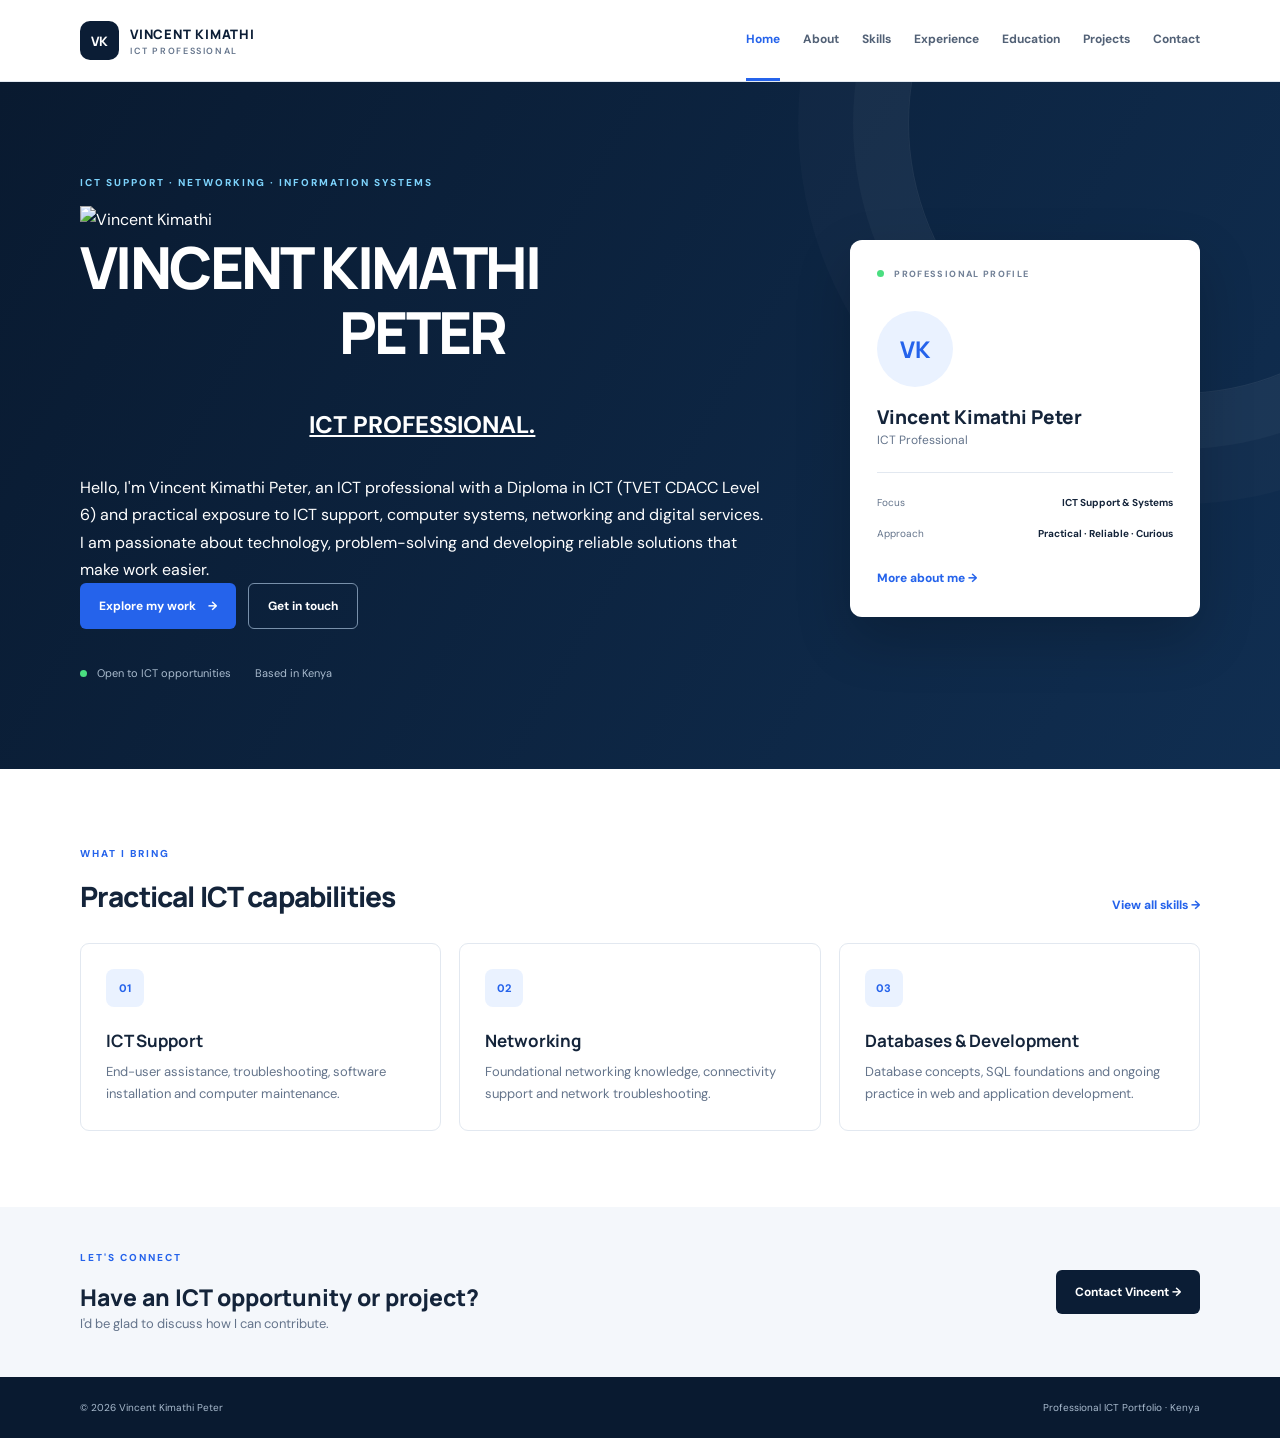
==== index.html @ 4ce7feb8 "Add hero image and update introduction text Added a hero image and updated the introduction section." ====
<!DOCTYPE html>
<html lang="en">
<head>
  <meta charset="UTF-8">
    <meta name="viewport" content="width=device-width, initial-scale=1.0">
  <meta name="google-site-verification" content="IMvXhzjy0A6ZSiQS0dAY2D_ZX32ypA6BeI46udhNDhQ">
  <meta name="description" content="Vincent Kimathi Peter — ICT professional portfolio.">
  <title>Vincent Kimathi Peter | ICT Professional</title><link rel="stylesheet" href="style.css">
</head>
<body>
<header class="site-header"><div class="container nav-wrap">
  <a class="brand" href="index.html"><span class="brand-mark">VK</span><span>VINCENT KIMATHI<small>ICT PROFESSIONAL</small></span></a>
  <button class="menu-toggle" aria-label="Open navigation" aria-expanded="false">☰</button>
  <nav class="nav"><a class="active" href="index.html">Home</a><a href="about.html">About</a><a href="skills.html">Skills</a><a href="experience.html">Experience</a><a href="education.html">Education</a><a href="projects.html">Projects</a><a href="contact.html">Contact</a></nav>
</div></header>
<main>
<section class="hero"><div class="container hero-grid">
  <div class="hero-copy"><p class="eyebrow">ICT SUPPORT · NETWORKING · INFORMATION SYSTEMS</p>

    <div class="hero-image">
    <img src="assets/images/Vinnie -removepg-previw.png"
         alt="Vincent Kimathi">
    </div>
    <h1>VINCENT KIMATHI <center>PETER</center></h1><h1><h2><br><span><u><center>ICT PROFESSIONAL.</center></u></span></h2>
    <p class="lead">
      <p>Hello, I'm Vincent Kimathi Peter, an ICT professional with a Diploma in ICT (TVET CDACC Level 6) and practical exposure to ICT support, computer systems, networking and digital services.
I am passionate about technology, problem-solving and developing reliable solutions that make work easier.</p></p>
    <div class="actions"><a class="btn btn-primary" href="projects.html">Explore my work <span>→</span></a><a class="btn btn-outline" href="contact.html">Get in touch</a></div>
    <div class="hero-meta"><span><i></i> Open to ICT opportunities</span><span>Based in Kenya</span></div>
  </div>
  <aside class="hero-card"><div class="card-top"><span class="status-dot"></span> PROFESSIONAL PROFILE</div><div class="monogram">VK</div><h2>Vincent Kimathi Peter</h2><p>ICT Professional</p><div class="card-rule"></div><div class="mini-stat"><span>Focus</span><b>ICT Support & Systems</b></div><div class="mini-stat"><span>Approach</span><b>Practical · Reliable · Curious</b></div><a class="text-link" href="about.html">More about me →</a></aside>
</div></section>
<section class="section"><div class="container"><div class="section-heading"><div><p class="eyebrow">WHAT I BRING</p><h2>Practical ICT capabilities</h2></div><a class="text-link" href="skills.html">View all skills →</a></div>
<div class="feature-grid"><article class="feature"><div class="feature-icon">01</div><h3>ICT Support</h3><p>End-user assistance, troubleshooting, software installation and computer maintenance.</p></article><article class="feature"><div class="feature-icon">02</div><h3>Networking</h3><p>Foundational networking knowledge, connectivity support and network troubleshooting.</p></article><article class="feature"><div class="feature-icon">03</div><h3>Databases & Development</h3><p>Database concepts, SQL foundations and ongoing practice in web and application development.</p></article></div></div></section>
<section class="cta-band"><div class="container cta-inner"><div><p class="eyebrow">LET'S CONNECT</p><h2>Have an ICT opportunity or project?</h2><p>I'd be glad to discuss how I can contribute.</p></div><a class="btn btn-light" href="contact.html">Contact Vincent →</a></div></section>
</main>
<footer class="footer"><div class="container footer-inner"><span>© <span data-year></span> Vincent Kimathi Peter</span><span>Professional ICT Portfolio · Kenya</span></div></footer>
<script src="main.js"></script></body></html>
---- style.css ----
@import url('https://fonts.googleapis.com/css2?family=DM+Sans:wght@400;500;600;700&family=Manrope:wght@400;500;600;700;800&display=swap');
:root{--navy:#0b1d35;--navy2:#102b4d;--blue:#2563eb;--cyan:#38bdf8;--ink:#14243a;--muted:#64748b;--line:#e2e8f0;--pale:#f4f7fb;--white:#fff}
*{box-sizing:border-box;margin:0;padding:0}html{scroll-behavior:smooth}body{font-family:'DM Sans',Arial,sans-serif;color:var(--ink);background:#fff;line-height:1.7}a{text-decoration:none;color:inherit}.container{width:min(1120px,calc(100% - 44px));margin:auto}
.site-header{height:auto;min-height:78px;background:#fff;border-bottom:1px solid var(--line);position:sticky;top:0;z-index:20}.nav-wrap{min-height:78px;display:flex;align-items:center;justify-content:space-between;gap:24px}.brand{display:flex;align-items:center;gap:11px;font:800 13px Manrope,sans-serif;letter-spacing:.06em;color:var(--navy)}.brand-mark{width:39px;height:39px;display:grid;place-items:center;border-radius:10px;background:var(--navy);color:#fff;font-size:13px;letter-spacing:0}.brand small{display:block;font:600 9px 'DM Sans';letter-spacing:.18em;color:var(--muted);margin-top:2px}.nav{display:flex;align-items:center;gap:23px}.nav a{font-size:12px;font-weight:700;color:#526176;padding:29px 0;border-bottom:3px solid transparent}.nav a:hover,.nav a.active{color:var(--blue);border-color:var(--blue)}.menu-toggle{display:none;border:0;background:var(--pale);padding:9px 12px;border-radius:8px;font-size:20px;color:var(--navy)}
.hero{background:linear-gradient(120deg,#091a30,#102e51);color:#fff;padding:92px 0 86px;overflow:hidden;position:relative}.hero:after{content:"";position:absolute;width:540px;height:540px;border:1px solid #ffffff14;border-radius:50%;right:-170px;top:-230px;box-shadow:0 0 0 55px #ffffff08,0 0 0 110px #ffffff05}.hero-grid{display:grid;grid-template-columns:1.5fr .8fr;gap:70px;align-items:center;position:relative;z-index:1}.eyebrow{font-size:10px;font-weight:800;letter-spacing:.2em;color:var(--blue);margin-bottom:15px}.hero .eyebrow{color:#7dd3fc}.hero h1,.page-hero h1{font:800 clamp(38px,5vw,58px)/1.13 Manrope,sans-serif;letter-spacing:-.045em}.hero h1 span{color:#7dd3fc}.lead{max-width:650px;color:#c6d3e2;font-size:16px;margin:23px 0 28px}.lead strong{color:#fff}.actions{display:flex;gap:12px;flex-wrap:wrap}.btn{display:inline-flex;align-items:center;gap:12px;padding:12px 19px;border-radius:6px;font-size:12px;font-weight:700;transition:.2s}.btn-primary{background:var(--blue);color:#fff}.btn-primary:hover{background:#1d4ed8;transform:translateY(-2px)}.btn-outline{border:1px solid #7890aa;color:#fff}.btn-outline:hover{background:#ffffff12}.hero-meta{display:flex;gap:24px;margin-top:35px;color:#a9bbce;font-size:11px}.hero-meta i,.status-dot{display:inline-block;width:7px;height:7px;background:#4ade80;border-radius:50%;margin-right:7px}.hero-card{background:#fff;color:var(--ink);border-radius:12px;padding:27px;box-shadow:0 22px 55px #0003;max-width:350px;justify-self:end;width:100%}.card-top{font-size:9px;font-weight:800;letter-spacing:.15em;color:#728197}.monogram{width:76px;height:76px;border-radius:50%;display:grid;place-items:center;background:#eaf2ff;color:var(--blue);font:800 23px Manrope;margin:28px 0 17px}.hero-card h2{font:800 19px Manrope}.hero-card>p{font-size:12px;color:var(--muted)}.card-rule{height:1px;background:var(--line);margin:22px 0 14px}.mini-stat{display:flex;justify-content:space-between;gap:10px;padding:7px 0;font-size:10px}.mini-stat span{color:var(--muted)}.mini-stat b{text-align:right;font-weight:700}.text-link{color:var(--blue);font-size:12px;font-weight:800;display:inline-block;margin-top:19px}.section{padding:76px 0}.section-heading{display:flex;justify-content:space-between;align-items:end;margin-bottom:28px}.section h2,.content-narrow>h2,.contact-layout h2{font:800 28px Manrope;letter-spacing:-.03em}.feature-grid{display:grid;grid-template-columns:repeat(3,1fr);gap:18px}.feature,.skill-card,.project-card,.education-card{border:1px solid var(--line);border-radius:9px;padding:25px;background:#fff}.feature-icon{width:38px;height:38px;display:grid;place-items:center;background:#eaf2ff;color:var(--blue);border-radius:8px;font-size:11px;font-weight:800;margin-bottom:22px}.feature h3{font:700 17px Manrope;margin-bottom:9px}.feature p,.project-card p{font-size:13px;color:var(--muted)}.cta-band{background:var(--pale);padding:42px 0}.cta-inner{display:flex;justify-content:space-between;align-items:center;gap:20px}.cta-inner h2{font:800 23px Manrope}.cta-inner p:not(.eyebrow){font-size:13px;color:var(--muted)}.btn-light{background:var(--navy);color:#fff}.footer{background:#091a30;color:#a9bbce;padding:22px 0;font-size:10px}.footer-inner{display:flex;justify-content:space-between;gap:15px}
.page-hero{background:var(--pale);padding:64px 0}.page-hero h1{font-size:42px;color:var(--navy)}.page-hero p:not(.eyebrow){max-width:680px;color:var(--muted);margin-top:12px;font-size:14px}.content-narrow{max-width:820px}.body-copy{font-size:14px;color:#526176;margin:16px 0}.callout{border-left:3px solid var(--blue);background:#f2f6ff;padding:20px 22px;margin:26px 0}.callout strong{font:700 14px Manrope}.callout p{font-size:13px;color:var(--muted);margin-top:5px}.skill-grid{display:grid;grid-template-columns:repeat(2,1fr);gap:17px}.skill-card h2,.project-card h2,.education-card h2,.timeline-item h2{font:700 18px Manrope;margin:12px 0}.skill-card ul,.clean-list{padding-left:18px;color:#58677b;font-size:13px}.skill-card li,.clean-list li{margin:6px 0}.tag,.timeline-label{font-size:9px;font-weight:800;letter-spacing:.14em;color:var(--blue);background:#edf4ff;padding:6px 9px;border-radius:4px;display:inline-block}.note,.small{font-size:11px;color:#7a8798;margin-top:22px}.timeline-item{border-left:2px solid #dbeafe;padding:0 0 38px 27px;position:relative}.timeline-item:before{content:"";position:absolute;left:-7px;top:2px;width:12px;height:12px;border-radius:50%;background:var(--blue);border:3px solid #eaf2ff}.timeline-item h2{margin-bottom:3px}.muted{color:var(--muted);font-size:12px}.education-card{margin-bottom:18px}.education-card p{font-size:13px}.project-grid{align-items:stretch}.project-card{min-height:230px}.chips{display:flex;gap:7px;flex-wrap:wrap;margin-top:22px}.chips span{font-size:10px;color:#49617d;background:#f0f4f8;padding:5px 9px;border-radius:4px}.contact-layout{display:grid;grid-template-columns:1.2fr .8fr;gap:60px}.contact-line{border-bottom:1px solid var(--line);padding:14px 0;display:flex;flex-direction:column;gap:3px}.contact-line span{font-size:10px;color:var(--muted);text-transform:uppercase;letter-spacing:.12em}.contact-line strong{font-size:13px}.contact-panel{background:var(--navy);color:#fff;padding:30px;border-radius:10px;align-self:start}.contact-panel .eyebrow{color:#7dd3fc}.contact-panel h2{font-size:23px}.contact-panel>p:not(.eyebrow){color:#c3d0df;font-size:13px;margin:7px 0 24px}.contact-panel .small{color:#9db0c6}
@media(max-width:900px){.nav{gap:12px}.nav a{font-size:11px}.hero-grid{gap:35px}.hero-card{max-width:310px}}
@media(max-width:760px){.nav-wrap{position:relative}.menu-toggle{display:block}.nav{display:none;position:absolute;top:77px;left:0;right:0;background:#fff;padding:12px 22px 20px;box-shadow:0 12px 20px #0b1d3518;flex-direction:column;align-items:stretch;gap:0}.nav.open{display:flex}.nav a{padding:10px 0;border-bottom:1px solid var(--line)}.nav a.active{border-bottom-color:var(--line)}.hero{padding:65px 0}.hero-grid{grid-template-columns:1fr}.hero-card{justify-self:start;max-width:100%}.feature-grid,.skill-grid,.contact-layout{grid-template-columns:1fr}.section{padding:55px 0}.section-heading,.cta-inner{align-items:flex-start;flex-direction:column}.page-hero{padding:48px 0}.page-hero h1{font-size:36px}.footer-inner{flex-direction:column}.hero-meta{flex-wrap:wrap}}
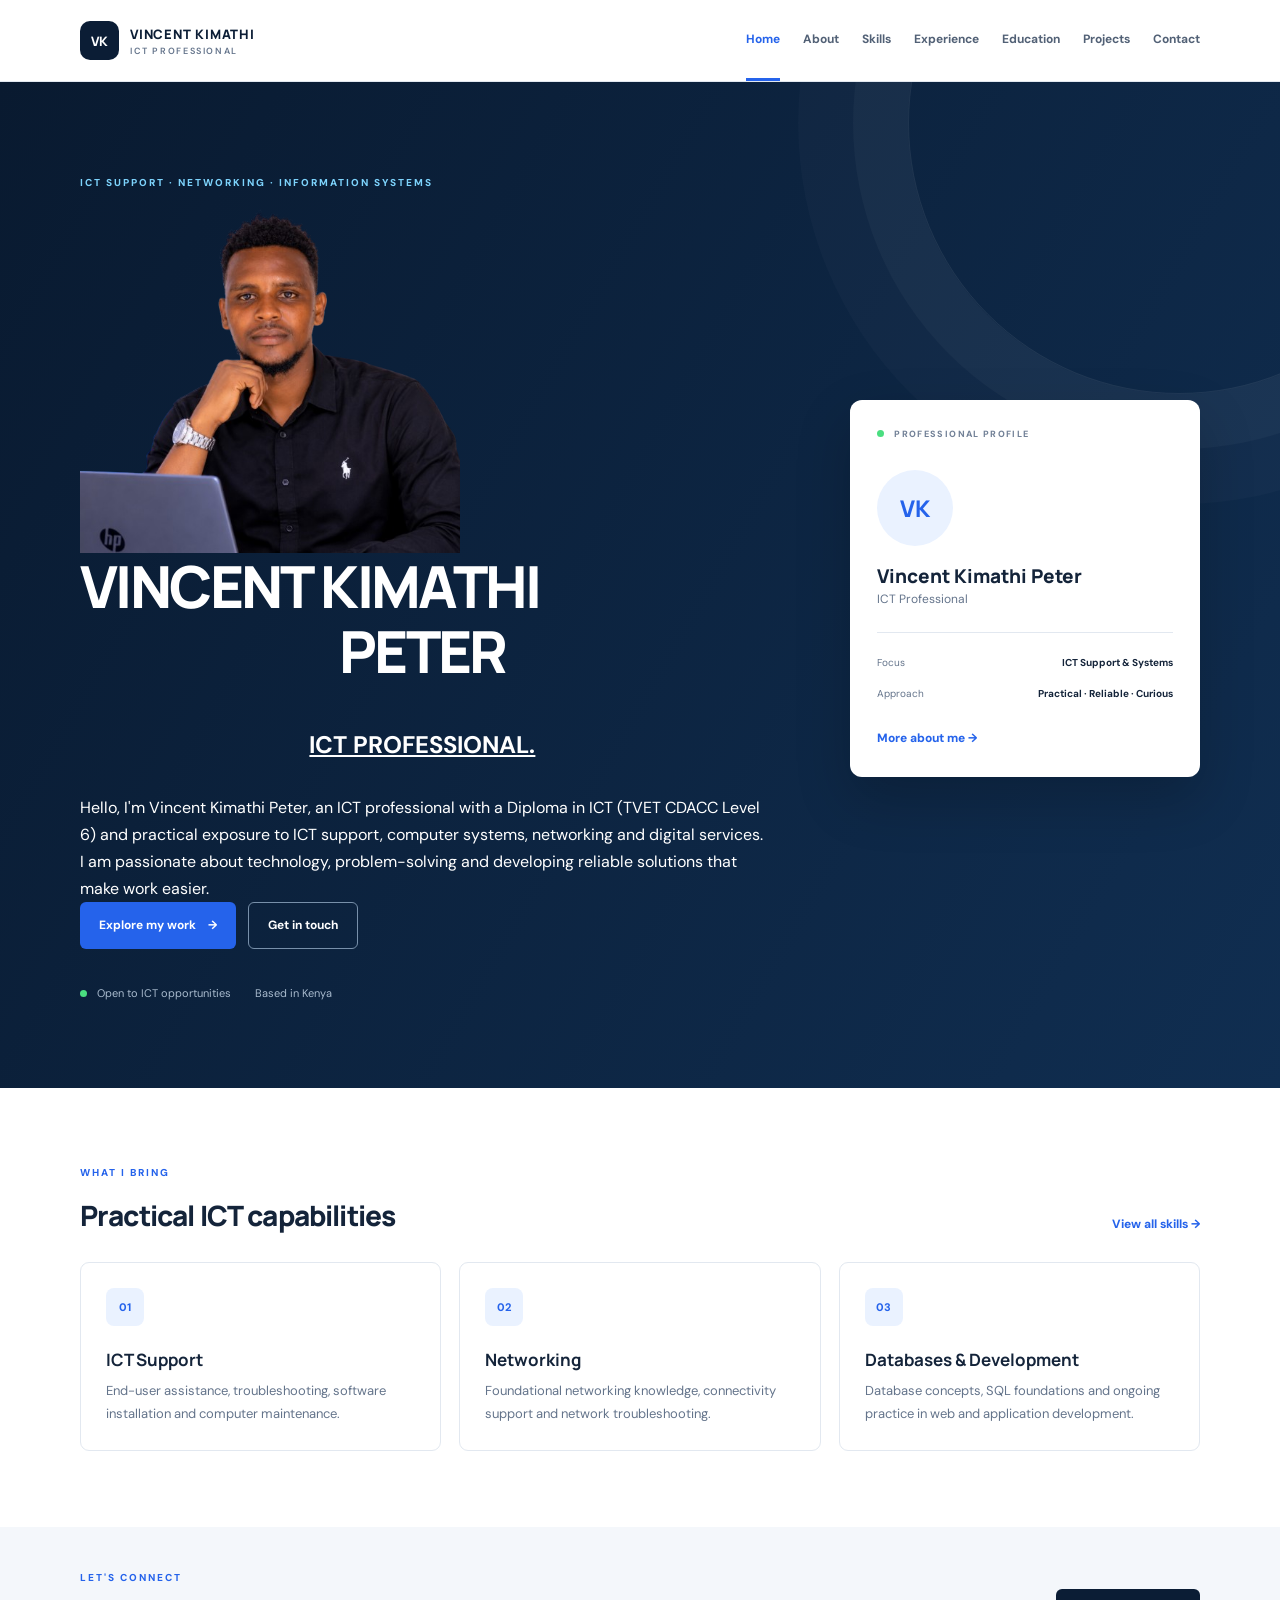
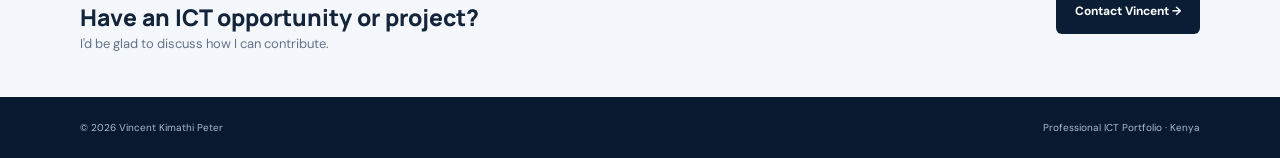
==== commit d3725509: "Update hero image source in index.html Replaced the hero image source with a new image file." ====
--- a/index.html
+++ b/index.html
@@ -18,8 +18,7 @@
   <div class="hero-copy"><p class="eyebrow">ICT SUPPORT · NETWORKING · INFORMATION SYSTEMS</p>
 
     <div class="hero-image">
-    <img src="assets/images/Vinnie -removepg-previw.png"
-         alt="Vincent Kimathi">
+    <img src="v.png">
     </div>
     <h1>VINCENT KIMATHI <center>PETER</center></h1><h1><h2><br><span><u><center>ICT PROFESSIONAL.</center></u></span></h2>
     <p class="lead">
--- a/style.css
+++ b/style.css
@@ -6,3 +6,9 @@
 .page-hero{background:var(--pale);padding:64px 0}.page-hero h1{font-size:42px;color:var(--navy)}.page-hero p:not(.eyebrow){max-width:680px;color:var(--muted);margin-top:12px;font-size:14px}.content-narrow{max-width:820px}.body-copy{font-size:14px;color:#526176;margin:16px 0}.callout{border-left:3px solid var(--blue);background:#f2f6ff;padding:20px 22px;margin:26px 0}.callout strong{font:700 14px Manrope}.callout p{font-size:13px;color:var(--muted);margin-top:5px}.skill-grid{display:grid;grid-template-columns:repeat(2,1fr);gap:17px}.skill-card h2,.project-card h2,.education-card h2,.timeline-item h2{font:700 18px Manrope;margin:12px 0}.skill-card ul,.clean-list{padding-left:18px;color:#58677b;font-size:13px}.skill-card li,.clean-list li{margin:6px 0}.tag,.timeline-label{font-size:9px;font-weight:800;letter-spacing:.14em;color:var(--blue);background:#edf4ff;padding:6px 9px;border-radius:4px;display:inline-block}.note,.small{font-size:11px;color:#7a8798;margin-top:22px}.timeline-item{border-left:2px solid #dbeafe;padding:0 0 38px 27px;position:relative}.timeline-item:before{content:"";position:absolute;left:-7px;top:2px;width:12px;height:12px;border-radius:50%;background:var(--blue);border:3px solid #eaf2ff}.timeline-item h2{margin-bottom:3px}.muted{color:var(--muted);font-size:12px}.education-card{margin-bottom:18px}.education-card p{font-size:13px}.project-grid{align-items:stretch}.project-card{min-height:230px}.chips{display:flex;gap:7px;flex-wrap:wrap;margin-top:22px}.chips span{font-size:10px;color:#49617d;background:#f0f4f8;padding:5px 9px;border-radius:4px}.contact-layout{display:grid;grid-template-columns:1.2fr .8fr;gap:60px}.contact-line{border-bottom:1px solid var(--line);padding:14px 0;display:flex;flex-direction:column;gap:3px}.contact-line span{font-size:10px;color:var(--muted);text-transform:uppercase;letter-spacing:.12em}.contact-line strong{font-size:13px}.contact-panel{background:var(--navy);color:#fff;padding:30px;border-radius:10px;align-self:start}.contact-panel .eyebrow{color:#7dd3fc}.contact-panel h2{font-size:23px}.contact-panel>p:not(.eyebrow){color:#c3d0df;font-size:13px;margin:7px 0 24px}.contact-panel .small{color:#9db0c6}
 @media(max-width:900px){.nav{gap:12px}.nav a{font-size:11px}.hero-grid{gap:35px}.hero-card{max-width:310px}}
 @media(max-width:760px){.nav-wrap{position:relative}.menu-toggle{display:block}.nav{display:none;position:absolute;top:77px;left:0;right:0;background:#fff;padding:12px 22px 20px;box-shadow:0 12px 20px #0b1d3518;flex-direction:column;align-items:stretch;gap:0}.nav.open{display:flex}.nav a{padding:10px 0;border-bottom:1px solid var(--line)}.nav a.active{border-bottom-color:var(--line)}.hero{padding:65px 0}.hero-grid{grid-template-columns:1fr}.hero-card{justify-self:start;max-width:100%}.feature-grid,.skill-grid,.contact-layout{grid-template-columns:1fr}.section{padding:55px 0}.section-heading,.cta-inner{align-items:flex-start;flex-direction:column}.page-hero{padding:48px 0}.page-hero h1{font-size:36px}.footer-inner{flex-direction:column}.hero-meta{flex-wrap:wrap}}
+.hero-image img {
+    width: 380px;
+    height: auto;
+    object-fit: contain;
+    display: block;
+}
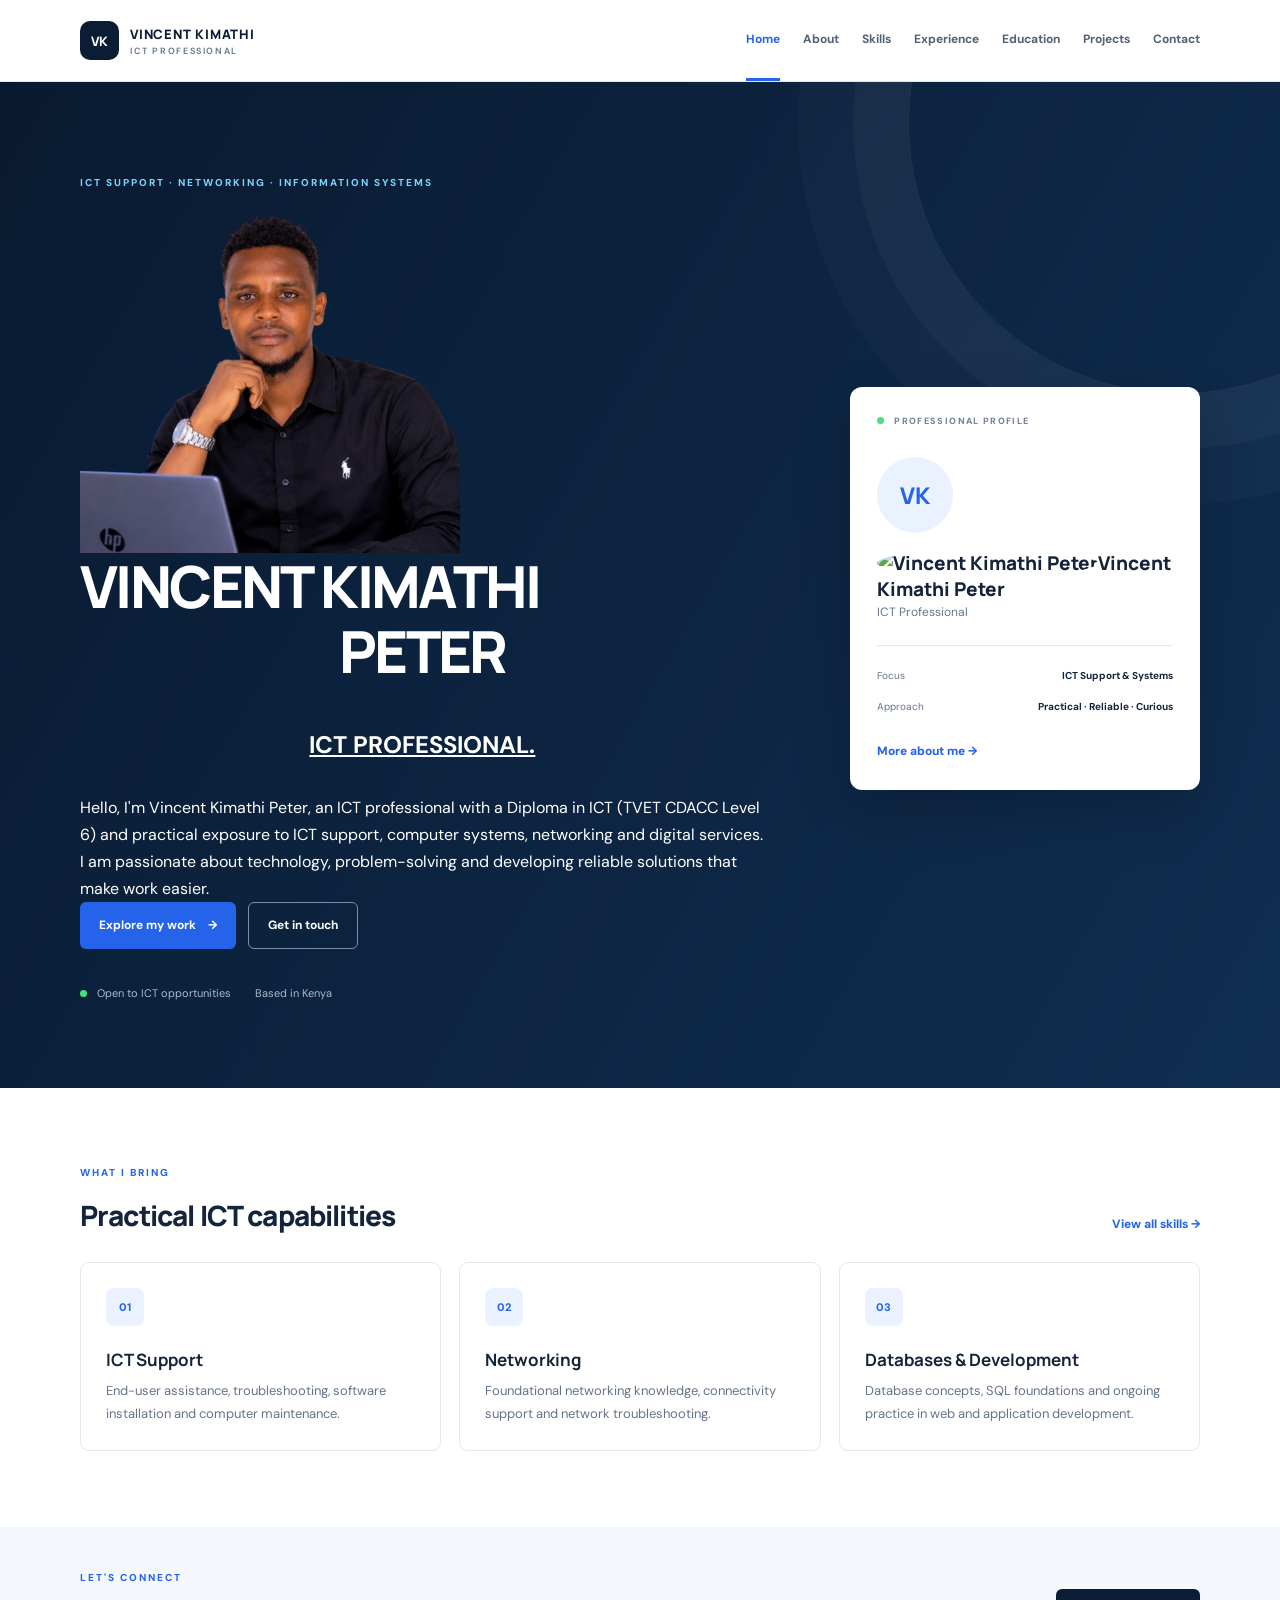
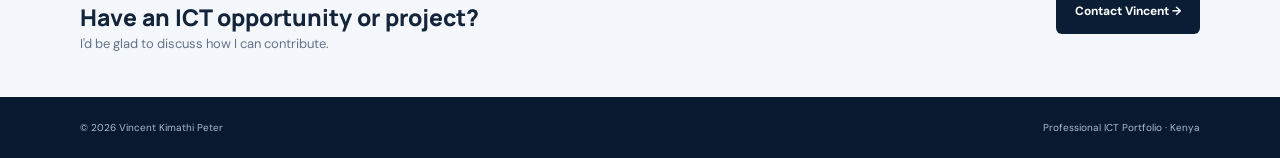
==== commit cf54430f: "Update index.html" ====
--- a/index.html
+++ b/index.html
@@ -19,15 +19,16 @@
 
     <div class="hero-image">
     <img src="v.png">
+    
+    <h1>VINCENT KIMATHI <center>PETER</center></h1><h1><h2><br><span><u><center>ICT PROFESSIONAL.</center></u></span></h2>
     </div>
-    <h1>VINCENT KIMATHI <center>PETER</center></h1><h1><h2><br><span><u><center>ICT PROFESSIONAL.</center></u></span></h2>
     <p class="lead">
       <p>Hello, I'm Vincent Kimathi Peter, an ICT professional with a Diploma in ICT (TVET CDACC Level 6) and practical exposure to ICT support, computer systems, networking and digital services.
 I am passionate about technology, problem-solving and developing reliable solutions that make work easier.</p></p>
     <div class="actions"><a class="btn btn-primary" href="projects.html">Explore my work <span>→</span></a><a class="btn btn-outline" href="contact.html">Get in touch</a></div>
     <div class="hero-meta"><span><i></i> Open to ICT opportunities</span><span>Based in Kenya</span></div>
   </div>
-  <aside class="hero-card"><div class="card-top"><span class="status-dot"></span> PROFESSIONAL PROFILE</div><div class="monogram">VK</div><h2>Vincent Kimathi Peter</h2><p>ICT Professional</p><div class="card-rule"></div><div class="mini-stat"><span>Focus</span><b>ICT Support & Systems</b></div><div class="mini-stat"><span>Approach</span><b>Practical · Reliable · Curious</b></div><a class="text-link" href="about.html">More about me →</a></aside>
+  <aside class="hero-card"><div class="card-top"><span class="status-dot"></span> PROFESSIONAL PROFILE</div><div class="monogram">VK</div><h2> <img src="k.jpg" alt="Vincent Kimathi Peter" style="width: 45px; height: 45px; border-radius: 50%; object-fit: cover;">Vincent Kimathi Peter</h2><p>ICT Professional</p><div class="card-rule"></div><div class="mini-stat"><span>Focus</span><b>ICT Support & Systems</b></div><div class="mini-stat"><span>Approach</span><b>Practical · Reliable · Curious</b></div><a class="text-link" href="about.html">More about me →</a></aside>
 </div></section>
 <section class="section"><div class="container"><div class="section-heading"><div><p class="eyebrow">WHAT I BRING</p><h2>Practical ICT capabilities</h2></div><a class="text-link" href="skills.html">View all skills →</a></div>
 <div class="feature-grid"><article class="feature"><div class="feature-icon">01</div><h3>ICT Support</h3><p>End-user assistance, troubleshooting, software installation and computer maintenance.</p></article><article class="feature"><div class="feature-icon">02</div><h3>Networking</h3><p>Foundational networking knowledge, connectivity support and network troubleshooting.</p></article><article class="feature"><div class="feature-icon">03</div><h3>Databases & Development</h3><p>Database concepts, SQL foundations and ongoing practice in web and application development.</p></article></div></div></section>
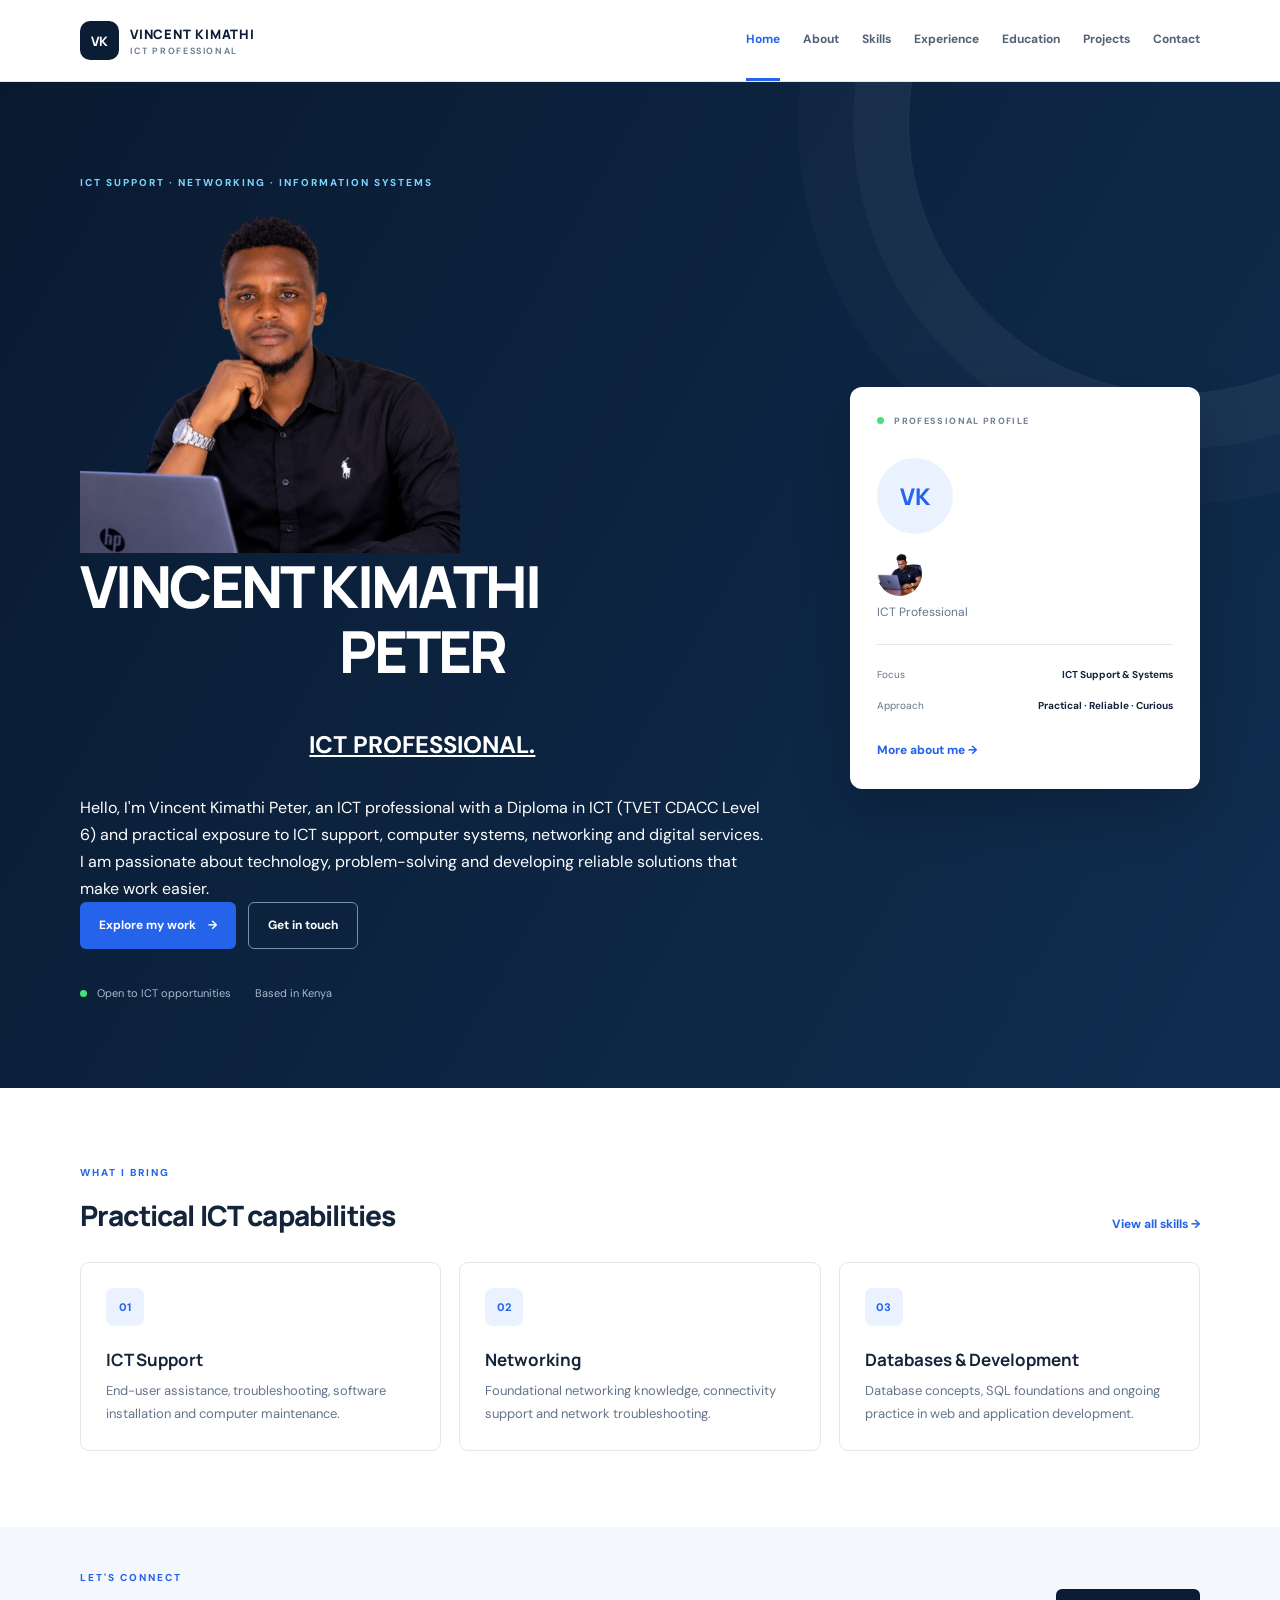
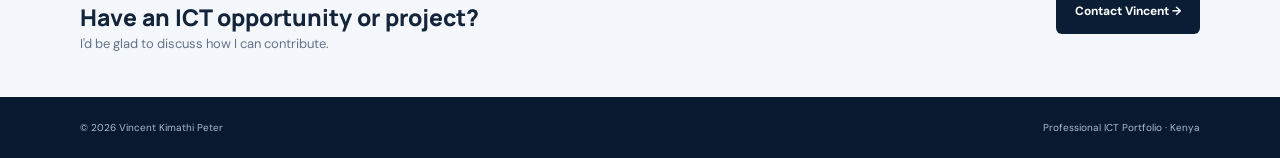
==== commit 2b0dcdba: "Change profile image format from JPG to PNG Updated profile image source from 'k.jpg' to 'k.png'." ====
--- a/index.html
+++ b/index.html
@@ -28,7 +28,7 @@
     <div class="actions"><a class="btn btn-primary" href="projects.html">Explore my work <span>→</span></a><a class="btn btn-outline" href="contact.html">Get in touch</a></div>
     <div class="hero-meta"><span><i></i> Open to ICT opportunities</span><span>Based in Kenya</span></div>
   </div>
-  <aside class="hero-card"><div class="card-top"><span class="status-dot"></span> PROFESSIONAL PROFILE</div><div class="monogram">VK</div><h2> <img src="k.jpg" alt="Vincent Kimathi Peter" style="width: 45px; height: 45px; border-radius: 50%; object-fit: cover;">Vincent Kimathi Peter</h2><p>ICT Professional</p><div class="card-rule"></div><div class="mini-stat"><span>Focus</span><b>ICT Support & Systems</b></div><div class="mini-stat"><span>Approach</span><b>Practical · Reliable · Curious</b></div><a class="text-link" href="about.html">More about me →</a></aside>
+  <aside class="hero-card"><div class="card-top"><span class="status-dot"></span> PROFESSIONAL PROFILE</div><div class="monogram">VK</div><h2> <img src="k.png" alt="Vincent Kimathi Peter" style="width: 45px; height: 45px; border-radius: 50%; object-fit: cover;"></h2><p>ICT Professional</p><div class="card-rule"></div><div class="mini-stat"><span>Focus</span><b>ICT Support & Systems</b></div><div class="mini-stat"><span>Approach</span><b>Practical · Reliable · Curious</b></div><a class="text-link" href="about.html">More about me →</a></aside>
 </div></section>
 <section class="section"><div class="container"><div class="section-heading"><div><p class="eyebrow">WHAT I BRING</p><h2>Practical ICT capabilities</h2></div><a class="text-link" href="skills.html">View all skills →</a></div>
 <div class="feature-grid"><article class="feature"><div class="feature-icon">01</div><h3>ICT Support</h3><p>End-user assistance, troubleshooting, software installation and computer maintenance.</p></article><article class="feature"><div class="feature-icon">02</div><h3>Networking</h3><p>Foundational networking knowledge, connectivity support and network troubleshooting.</p></article><article class="feature"><div class="feature-icon">03</div><h3>Databases & Development</h3><p>Database concepts, SQL foundations and ongoing practice in web and application development.</p></article></div></div></section>
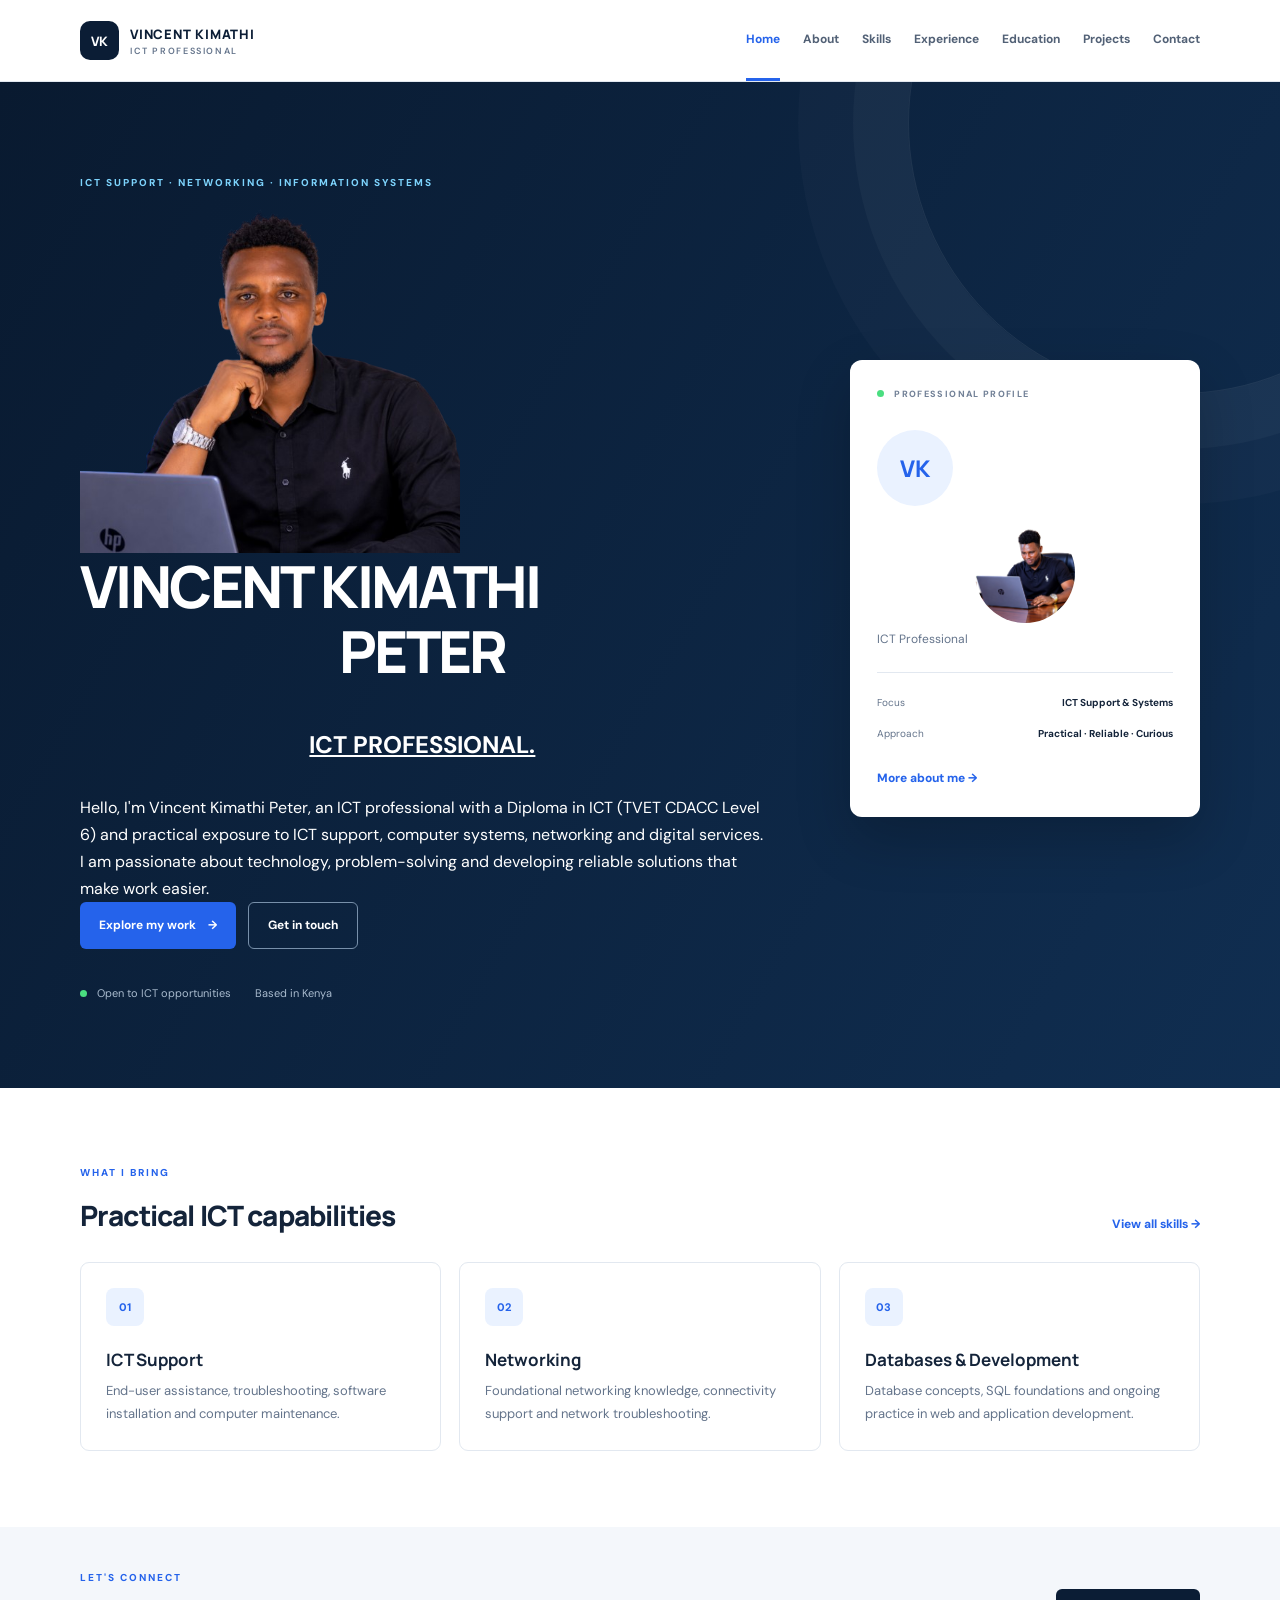
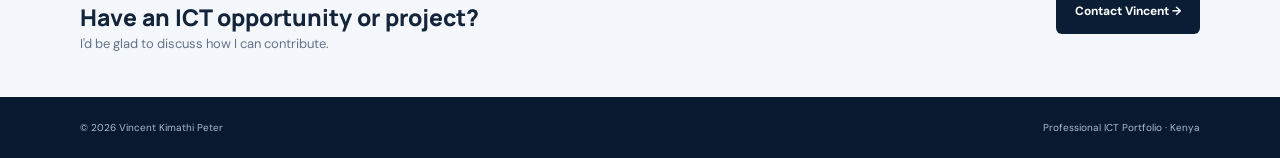
==== commit bfcddcf6: "Modify hero card layout and image size Updated the hero card section with a larger profile image and" ====
--- a/index.html
+++ b/index.html
@@ -28,7 +28,7 @@
     <div class="actions"><a class="btn btn-primary" href="projects.html">Explore my work <span>→</span></a><a class="btn btn-outline" href="contact.html">Get in touch</a></div>
     <div class="hero-meta"><span><i></i> Open to ICT opportunities</span><span>Based in Kenya</span></div>
   </div>
-  <aside class="hero-card"><div class="card-top"><span class="status-dot"></span> PROFESSIONAL PROFILE</div><div class="monogram">VK</div><h2> <img src="k.png" alt="Vincent Kimathi Peter" style="width: 45px; height: 45px; border-radius: 50%; object-fit: cover;"></h2><p>ICT Professional</p><div class="card-rule"></div><div class="mini-stat"><span>Focus</span><b>ICT Support & Systems</b></div><div class="mini-stat"><span>Approach</span><b>Practical · Reliable · Curious</b></div><a class="text-link" href="about.html">More about me →</a></aside>
+  <aside class="hero-card"><div class="card-top"><span class="status-dot"></span> PROFESSIONAL PROFILE</div><div class="monogram">VK</div><h2> <center><img src="k.png" alt="Vincent Kimathi Peter" style="width: 100px; height: 100px; border-radius: 50%; object-fit: cover;"><center></h2><p>ICT Professional</p><div class="card-rule"></div><div class="mini-stat"><span>Focus</span><b>ICT Support & Systems</b></div><div class="mini-stat"><span>Approach</span><b>Practical · Reliable · Curious</b></div><a class="text-link" href="about.html">More about me →</a></aside>
 </div></section>
 <section class="section"><div class="container"><div class="section-heading"><div><p class="eyebrow">WHAT I BRING</p><h2>Practical ICT capabilities</h2></div><a class="text-link" href="skills.html">View all skills →</a></div>
 <div class="feature-grid"><article class="feature"><div class="feature-icon">01</div><h3>ICT Support</h3><p>End-user assistance, troubleshooting, software installation and computer maintenance.</p></article><article class="feature"><div class="feature-icon">02</div><h3>Networking</h3><p>Foundational networking knowledge, connectivity support and network troubleshooting.</p></article><article class="feature"><div class="feature-icon">03</div><h3>Databases & Development</h3><p>Database concepts, SQL foundations and ongoing practice in web and application development.</p></article></div></div></section>
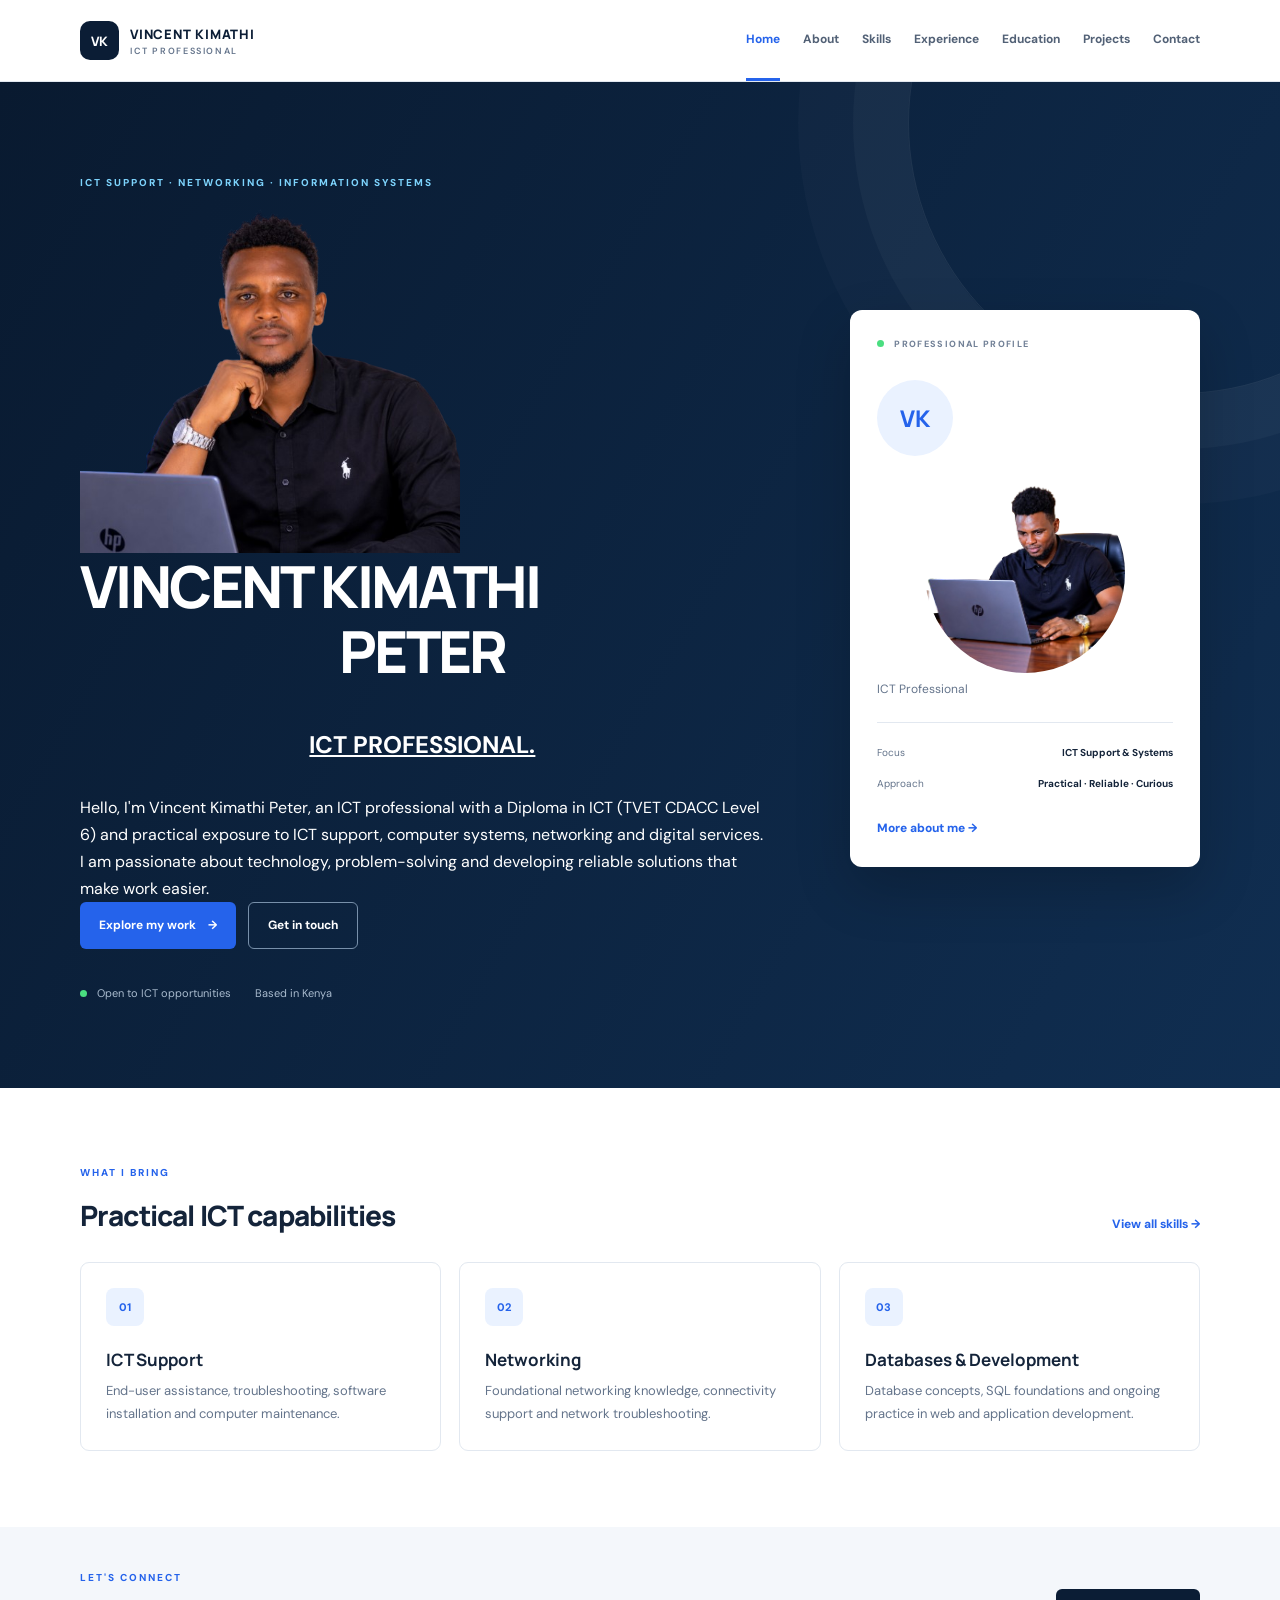
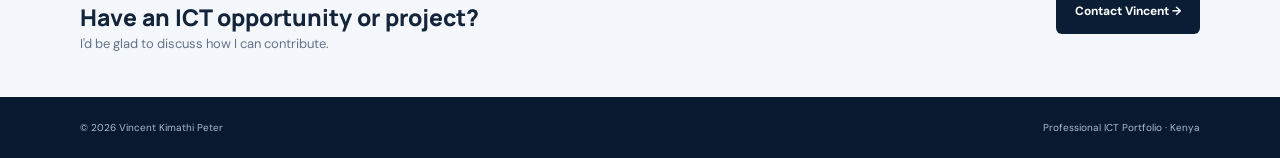
==== commit d628039c: "Modify hero card profile image and layout Updated profile image size and adjusted HTML structure for" ====
--- a/index.html
+++ b/index.html
@@ -28,7 +28,7 @@
     <div class="actions"><a class="btn btn-primary" href="projects.html">Explore my work <span>→</span></a><a class="btn btn-outline" href="contact.html">Get in touch</a></div>
     <div class="hero-meta"><span><i></i> Open to ICT opportunities</span><span>Based in Kenya</span></div>
   </div>
-  <aside class="hero-card"><div class="card-top"><span class="status-dot"></span> PROFESSIONAL PROFILE</div><div class="monogram">VK</div><h2> <center><img src="k.png" alt="Vincent Kimathi Peter" style="width: 100px; height: 100px; border-radius: 50%; object-fit: cover;"><center></h2><p>ICT Professional</p><div class="card-rule"></div><div class="mini-stat"><span>Focus</span><b>ICT Support & Systems</b></div><div class="mini-stat"><span>Approach</span><b>Practical · Reliable · Curious</b></div><a class="text-link" href="about.html">More about me →</a></aside>
+  <aside class="hero-card"><div class="card-top"><span class="status-dot"></span> PROFESSIONAL PROFILE</div><div class="monogram">VK</div><h2> <center><img src="k.png" alt="Vincent Kimathi Peter" style="width: 200px; height: 200px; border-radius: 50%; object-fit: cover;"><center></h2><p>ICT Professional</p><div class="card-rule"></div><div class="mini-stat"><span>Focus</span><b>ICT Support & Systems</b></div><div class="mini-stat"><span>Approach</span><b>Practical · Reliable · Curious</b></div><a class="text-link" href="about.html">More about me →</a></aside>
 </div></section>
 <section class="section"><div class="container"><div class="section-heading"><div><p class="eyebrow">WHAT I BRING</p><h2>Practical ICT capabilities</h2></div><a class="text-link" href="skills.html">View all skills →</a></div>
 <div class="feature-grid"><article class="feature"><div class="feature-icon">01</div><h3>ICT Support</h3><p>End-user assistance, troubleshooting, software installation and computer maintenance.</p></article><article class="feature"><div class="feature-icon">02</div><h3>Networking</h3><p>Foundational networking knowledge, connectivity support and network troubleshooting.</p></article><article class="feature"><div class="feature-icon">03</div><h3>Databases & Development</h3><p>Database concepts, SQL foundations and ongoing practice in web and application development.</p></article></div></div></section>
